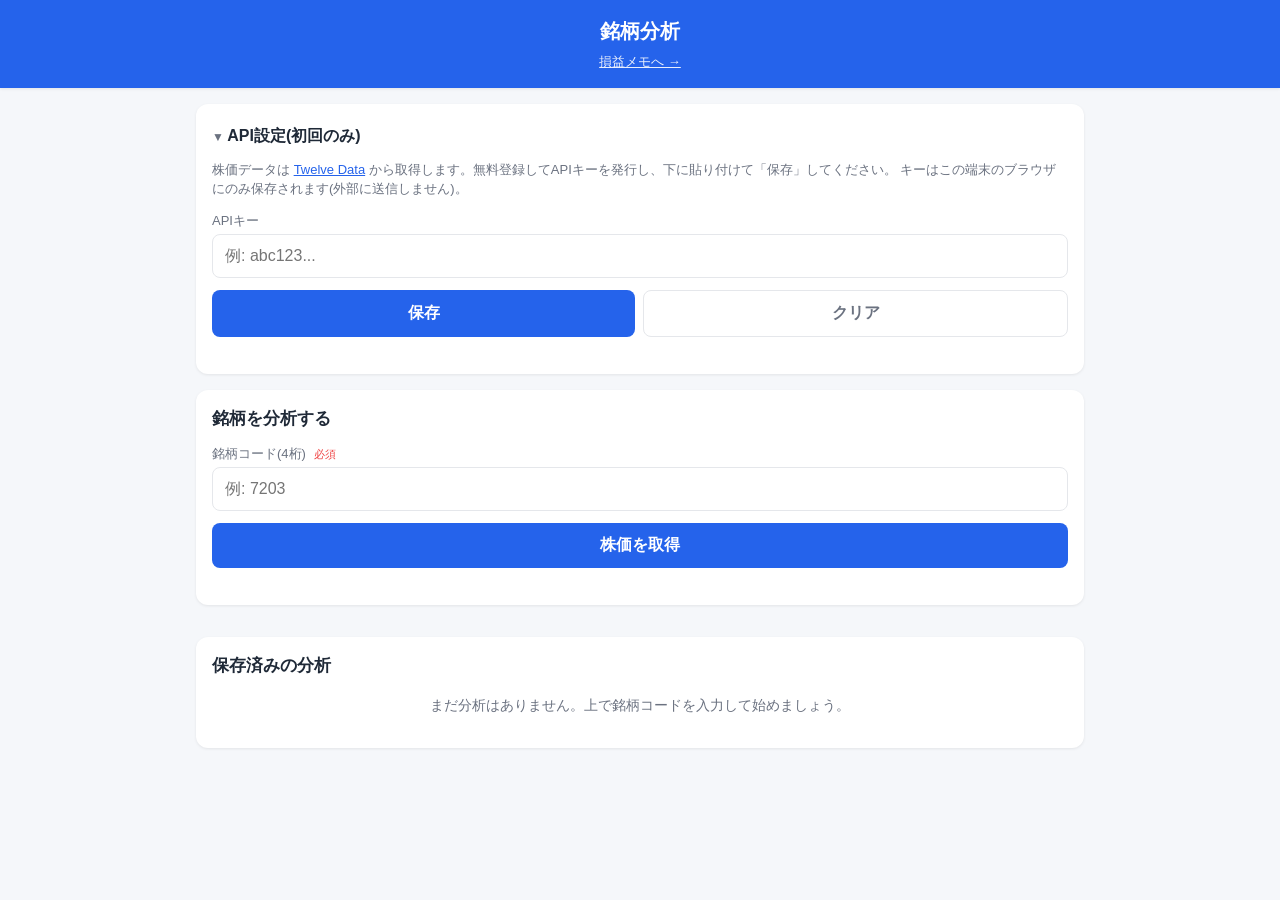
==== analysis.html @ 10f5f135 "feat: 銘柄分析ページを追加(日本株の現在価格・時価総額取得と将来株価計算) - analysis.html / analysis.js / analysis-api.js を新規追加 - Twe" ====
<!DOCTYPE html>
<html lang="ja">
<head>
  <meta charset="UTF-8">
  <!-- iPhone/iPadで表示崩れしないようにビューポートを設定 -->
  <meta name="viewport" content="width=device-width, initial-scale=1.0, viewport-fit=cover">
  <meta name="theme-color" content="#2563eb">
  <title>銘柄分析 - 株式分析メモ</title>
  <link rel="stylesheet" href="style.css">
</head>
<body>
  <header class="app-header">
    <h1>銘柄分析</h1>
    <nav class="header-nav">
      <a href="index.html" class="nav-link">損益メモへ →</a>
    </nav>
  </header>

  <main class="container container-wide">
    <!-- API キーの設定(初回のみ開く想定) -->
    <section class="card">
      <details id="api-settings">
        <summary>API設定(初回のみ)</summary>
        <p class="help">
          株価データは
          <a href="https://twelvedata.com" target="_blank" rel="noopener">Twelve Data</a>
          から取得します。無料登録してAPIキーを発行し、下に貼り付けて「保存」してください。
          キーはこの端末のブラウザにのみ保存されます(外部に送信しません)。
        </p>
        <label class="field">
          <span class="field-label">APIキー</span>
          <input type="password" id="api-key" placeholder="例: abc123...">
        </label>
        <div class="form-actions">
          <button type="button" id="save-key-btn" class="btn btn-primary">保存</button>
          <button type="button" id="clear-key-btn" class="btn btn-ghost">クリア</button>
        </div>
        <p id="key-status" class="status"></p>
      </details>
    </section>

    <!-- 2カラム(iPad以上) / 1カラム(iPhone) -->
    <div class="two-col">
      <!-- 左カラム: 入力 -->
      <div class="col">
        <!-- 銘柄検索 -->
        <section class="card">
          <h2>銘柄を分析する</h2>
          <form id="fetch-form" novalidate>
            <label class="field">
              <span class="field-label">銘柄コード(4桁) <em>必須</em></span>
              <input type="text" id="code" placeholder="例: 7203" required maxlength="5" inputmode="numeric">
            </label>
            <div class="form-actions">
              <button type="submit" id="fetch-btn" class="btn btn-primary">株価を取得</button>
            </div>
            <p id="fetch-status" class="status"></p>
          </form>
        </section>

        <!-- 将来予想の入力(株価取得後に表示) -->
        <section id="forecast-card" class="card hidden">
          <h2>将来予想を入力</h2>
          <p class="help">
            将来の株価は <strong>予想PER × 予想EPS</strong> で計算します。
            企業の決算資料・四季報・アナリスト予想などから入力してください。
          </p>

          <label class="field">
            <span class="field-label">予想PER(倍)</span>
            <input type="number" id="forecast-per" placeholder="例: 12.5" step="0.01" min="0" inputmode="decimal">
          </label>
          <label class="field">
            <span class="field-label">1年後 予想EPS(円)</span>
            <input type="number" id="eps-1y" placeholder="例: 250" step="0.01" min="0" inputmode="decimal">
          </label>
          <label class="field">
            <span class="field-label">2年後 予想EPS(円)</span>
            <input type="number" id="eps-2y" placeholder="例: 270" step="0.01" min="0" inputmode="decimal">
          </label>
          <label class="field">
            <span class="field-label">メモ</span>
            <textarea id="memo" rows="3" placeholder="分析メモ・購入判断など"></textarea>
          </label>

          <div class="form-actions">
            <button type="button" id="save-btn" class="btn btn-primary">この銘柄を保存</button>
            <button type="button" id="cancel-btn" class="btn btn-ghost">クリア</button>
          </div>
        </section>
      </div>

      <!-- 右カラム: 結果 -->
      <div class="col">
        <section id="result-card" class="card hidden">
          <h2 id="result-title">--</h2>
          <p class="result-sub"><span id="result-code"></span> <span id="result-currency"></span></p>

          <div class="stat-grid">
            <div class="stat">
              <span class="stat-label">現在株価</span>
              <span class="stat-value" id="current-price">¥--</span>
            </div>
            <div class="stat">
              <span class="stat-label">時価総額</span>
              <span class="stat-value" id="market-cap">--</span>
            </div>
          </div>

          <h3 class="subtitle">予想株価(計算結果)</h3>
          <div class="stat-grid">
            <div class="stat">
              <span class="stat-label">1年後</span>
              <span class="stat-value" id="price-1y">¥--</span>
              <span class="stat-sub" id="rate-1y">--</span>
            </div>
            <div class="stat">
              <span class="stat-label">2年後</span>
              <span class="stat-value" id="price-2y">¥--</span>
              <span class="stat-sub" id="rate-2y">--</span>
            </div>
          </div>
          <p class="help" id="forecast-formula"></p>
        </section>
      </div>
    </div>

    <!-- 保存済み一覧 -->
    <section class="card">
      <h2>保存済みの分析</h2>
      <p id="empty-message" class="empty">まだ分析はありません。上で銘柄コードを入力して始めましょう。</p>
      <ul id="saved-list" class="stock-list"></ul>
    </section>
  </main>

  <!-- 読み込み順: APIラッパー → メインスクリプト -->
  <script src="analysis-api.js"></script>
  <script src="analysis.js"></script>
</body>
</html>
---- style.css ----
/* ===========================================
   株式分析メモ - スタイル
   モバイルファーストで書いています
   色やサイズを変えたい時はこの :root の変数だけ
   変更すれば、全体に反映されます
   =========================================== */
:root {
  --color-bg: #f5f7fa;
  --color-card: #ffffff;
  --color-text: #1f2937;
  --color-muted: #6b7280;
  --color-primary: #2563eb;
  --color-primary-dark: #1d4ed8;
  --color-border: #e5e7eb;
  --color-profit: #16a34a;  /* プラス時の色(緑) */
  --color-loss: #dc2626;    /* マイナス時の色(赤) */
  --color-danger: #ef4444;
  --radius: 12px;
  --shadow: 0 1px 3px rgba(0, 0, 0, 0.08);
}

* { box-sizing: border-box; }

html, body {
  margin: 0;
  padding: 0;
  font-family: -apple-system, BlinkMacSystemFont, "Hiragino Sans",
               "Helvetica Neue", Arial, sans-serif;
  background: var(--color-bg);
  color: var(--color-text);
  font-size: 16px;
  line-height: 1.5;
  /* iPhoneのノッチ対応 */
  padding-bottom: env(safe-area-inset-bottom);
}

/* ヘッダー */
.app-header {
  background: var(--color-primary);
  color: #fff;
  padding: 16px;
  padding-top: calc(16px + env(safe-area-inset-top));
  text-align: center;
  box-shadow: var(--shadow);
}
.app-header h1 {
  margin: 0;
  font-size: 20px;
  font-weight: 600;
}

/* コンテナ(スマホでは画面幅いっぱい / PCでは中央に表示) */
.container {
  max-width: 560px;
  margin: 0 auto;
  padding: 16px;
  display: flex;
  flex-direction: column;
  gap: 16px;
}

/* カード(白い箱) */
.card {
  background: var(--color-card);
  border-radius: var(--radius);
  padding: 16px;
  box-shadow: var(--shadow);
}
.card h2 {
  margin: 0 0 12px;
  font-size: 17px;
  font-weight: 600;
}

/* フォーム */
.field {
  display: block;
  margin-bottom: 12px;
}
.field-label {
  display: block;
  font-size: 13px;
  color: var(--color-muted);
  margin-bottom: 4px;
}
.field-label em {
  font-style: normal;
  color: var(--color-danger);
  font-size: 11px;
  margin-left: 4px;
}
.field input,
.field textarea {
  width: 100%;
  padding: 12px;
  font-size: 16px; /* iPhoneでフォーカス時に画面拡大されないよう16px */
  border: 1px solid var(--color-border);
  border-radius: 8px;
  background: #fff;
  color: var(--color-text);
  font-family: inherit;
}
.field input:focus,
.field textarea:focus {
  outline: none;
  border-color: var(--color-primary);
  box-shadow: 0 0 0 3px rgba(37, 99, 235, 0.15);
}
.field textarea {
  resize: vertical;
}

/* ボタン */
.form-actions {
  display: flex;
  gap: 8px;
  margin-top: 8px;
}
.btn {
  flex: 1;
  padding: 12px 16px;
  font-size: 16px;
  font-weight: 600;
  border: none;
  border-radius: 8px;
  cursor: pointer;
  font-family: inherit;
  /* タップしやすい高さ確保 */
  min-height: 44px;
}
.btn-primary {
  background: var(--color-primary);
  color: #fff;
}
.btn-primary:active {
  background: var(--color-primary-dark);
}
.btn-ghost {
  background: transparent;
  color: var(--color-muted);
  border: 1px solid var(--color-border);
}
.btn-small {
  padding: 8px 12px;
  font-size: 14px;
  min-height: 36px;
  flex: none;
}
.btn-edit {
  background: #eef2ff;
  color: var(--color-primary);
}
.btn-delete {
  background: #fee2e2;
  color: var(--color-danger);
}
.hidden { display: none !important; }

/* 銘柄一覧 */
.empty {
  color: var(--color-muted);
  text-align: center;
  font-size: 14px;
  margin: 16px 0;
}
.stock-list {
  list-style: none;
  margin: 0;
  padding: 0;
  display: flex;
  flex-direction: column;
  gap: 12px;
}
.stock-item {
  border: 1px solid var(--color-border);
  border-radius: var(--radius);
  padding: 12px;
  background: #fff;
}
.stock-head {
  display: flex;
  justify-content: space-between;
  align-items: baseline;
  gap: 8px;
  margin-bottom: 8px;
}
.stock-title {
  font-weight: 600;
  font-size: 16px;
  word-break: break-all;
}
.stock-code {
  color: var(--color-muted);
  font-size: 13px;
  margin-right: 6px;
}
.stock-prices {
  display: grid;
  grid-template-columns: 1fr 1fr;
  gap: 8px;
  font-size: 14px;
  margin-bottom: 6px;
}
.price-block .price-label {
  display: block;
  color: var(--color-muted);
  font-size: 12px;
}
.price-block .price-value {
  font-weight: 600;
}
.profit-rate {
  font-size: 18px;
  font-weight: 700;
  text-align: right;
}
.profit-rate.profit { color: var(--color-profit); }
.profit-rate.loss   { color: var(--color-loss); }
.profit-rate.flat   { color: var(--color-muted); }

.stock-memo {
  margin: 8px 0;
  padding: 8px;
  background: #f9fafb;
  border-radius: 6px;
  font-size: 14px;
  white-space: pre-wrap;
  color: #374151;
}
.stock-actions {
  display: flex;
  gap: 8px;
  margin-top: 8px;
}

/* ===========================================
   銘柄分析ページ用の追加スタイル
   (損益メモと style.css を共有しています)
   =========================================== */

/* ヘッダー内ナビ(損益メモ ⇄ 分析 を行き来) */
.header-nav {
  margin-top: 6px;
  font-size: 13px;
}
.header-nav .nav-link {
  color: #fff;
  text-decoration: underline;
  opacity: 0.9;
}

/* iPad以上では少し横幅を広げて、2カラムを使う */
.container-wide {
  max-width: 560px;
}
@media (min-width: 768px) {
  .container-wide { max-width: 920px; }
  .two-col {
    display: grid;
    grid-template-columns: 1fr 1fr;
    gap: 16px;
  }
  .two-col .col {
    display: flex;
    flex-direction: column;
    gap: 16px;
  }
}
/* iPhone(<768px)では縦並び */
.two-col { display: flex; flex-direction: column; gap: 16px; }
.two-col .col { display: flex; flex-direction: column; gap: 16px; }

/* details(API設定の折りたたみ) */
details > summary {
  cursor: pointer;
  font-weight: 600;
  padding: 4px 0;
  list-style: none;
}
details > summary::-webkit-details-marker { display: none; }
details > summary::before {
  content: "▶ ";
  font-size: 12px;
  color: var(--color-muted);
}
details[open] > summary::before { content: "▼ "; }

/* 補助テキスト */
.help {
  font-size: 13px;
  color: var(--color-muted);
  margin: 8px 0 12px;
}
.help a { color: var(--color-primary); }
.subtitle {
  font-size: 15px;
  font-weight: 600;
  margin: 16px 0 8px;
}
.result-sub {
  margin: -4px 0 12px;
  color: var(--color-muted);
  font-size: 13px;
}

/* ステータス表示(取得中・成功・失敗) */
.status {
  margin: 8px 0 0;
  font-size: 13px;
  color: var(--color-muted);
  min-height: 1em;
}
.status-ok    { color: var(--color-profit); }
.status-error { color: var(--color-danger); }

/* 統計ブロック(現在価格・時価総額・1年後・2年後) */
.stat-grid {
  display: grid;
  grid-template-columns: 1fr 1fr;
  gap: 8px;
}
.stat-grid-compact { gap: 6px; margin: 6px 0; }
.stat {
  background: #f9fafb;
  border: 1px solid var(--color-border);
  border-radius: 8px;
  padding: 10px 12px;
  display: flex;
  flex-direction: column;
  gap: 2px;
}
.stat-label {
  font-size: 12px;
  color: var(--color-muted);
}
.stat-value {
  font-size: 18px;
  font-weight: 700;
}
.stat-sub {
  font-size: 13px;
  font-weight: 600;
}
.stat-sub.profit { color: var(--color-profit); }
.stat-sub.loss   { color: var(--color-loss); }
.stat-sub.flat   { color: var(--color-muted); }
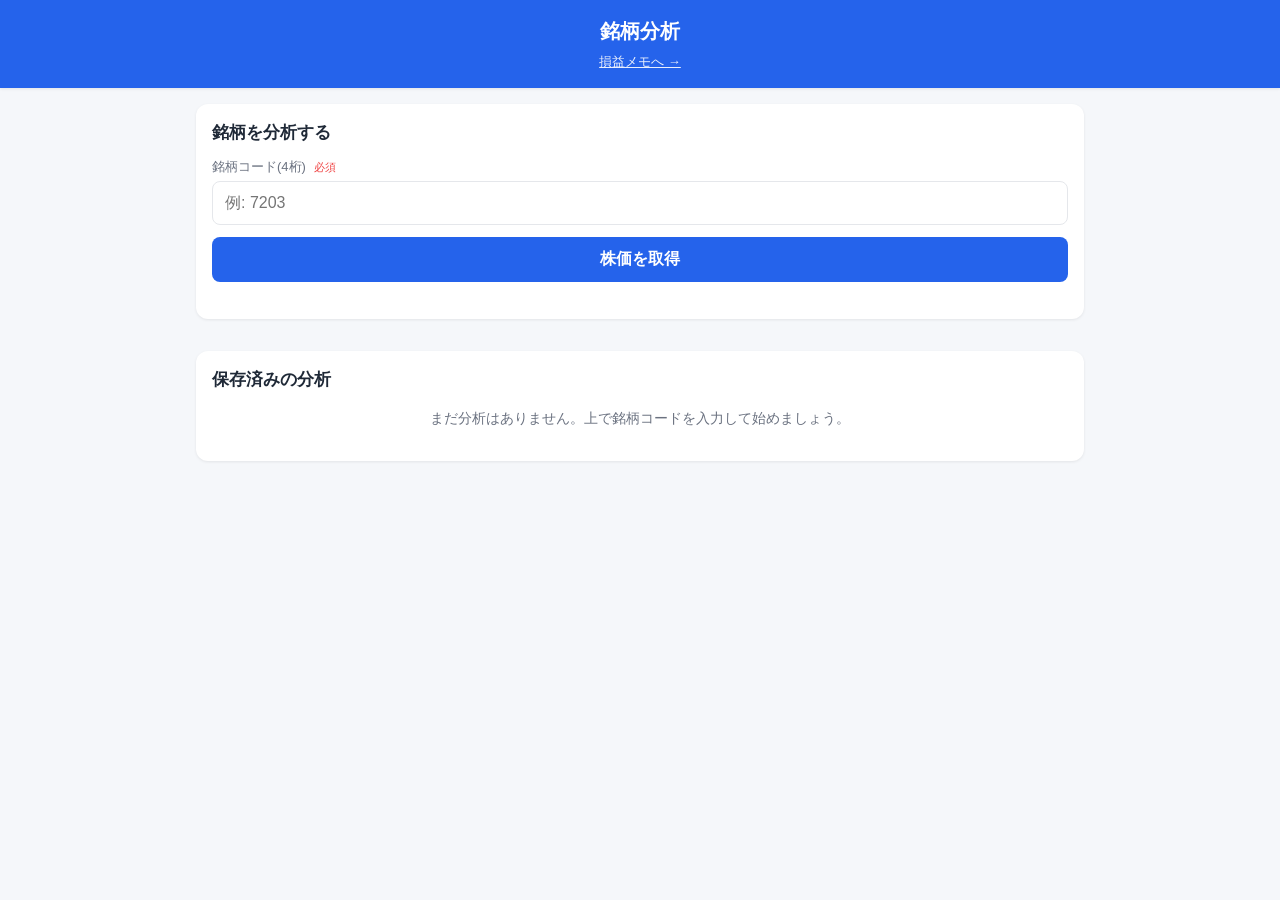
==== commit f563518e: "refactor: 株価APIを Twelve Data → Yahoo Finance(CORSプロキシ経由)に変更 - Twelve Data 無料プランは日本株を含まないため取得失敗していた -" ====
--- a/analysis.html
+++ b/analysis.html
@@ -17,28 +17,6 @@
   </header>
 
   <main class="container container-wide">
-    <!-- API キーの設定(初回のみ開く想定) -->
-    <section class="card">
-      <details id="api-settings">
-        <summary>API設定(初回のみ)</summary>
-        <p class="help">
-          株価データは
-          <a href="https://twelvedata.com" target="_blank" rel="noopener">Twelve Data</a>
-          から取得します。無料登録してAPIキーを発行し、下に貼り付けて「保存」してください。
-          キーはこの端末のブラウザにのみ保存されます(外部に送信しません)。
-        </p>
-        <label class="field">
-          <span class="field-label">APIキー</span>
-          <input type="password" id="api-key" placeholder="例: abc123...">
-        </label>
-        <div class="form-actions">
-          <button type="button" id="save-key-btn" class="btn btn-primary">保存</button>
-          <button type="button" id="clear-key-btn" class="btn btn-ghost">クリア</button>
-        </div>
-        <p id="key-status" class="status"></p>
-      </details>
-    </section>
-
     <!-- 2カラム(iPad以上) / 1カラム(iPhone) -->
     <div class="two-col">
       <!-- 左カラム: 入力 -->
@@ -101,10 +79,6 @@
               <span class="stat-label">現在株価</span>
               <span class="stat-value" id="current-price">¥--</span>
             </div>
-            <div class="stat">
-              <span class="stat-label">時価総額</span>
-              <span class="stat-value" id="market-cap">--</span>
-            </div>
           </div>
 
           <h3 class="subtitle">予想株価(計算結果)</h3>
